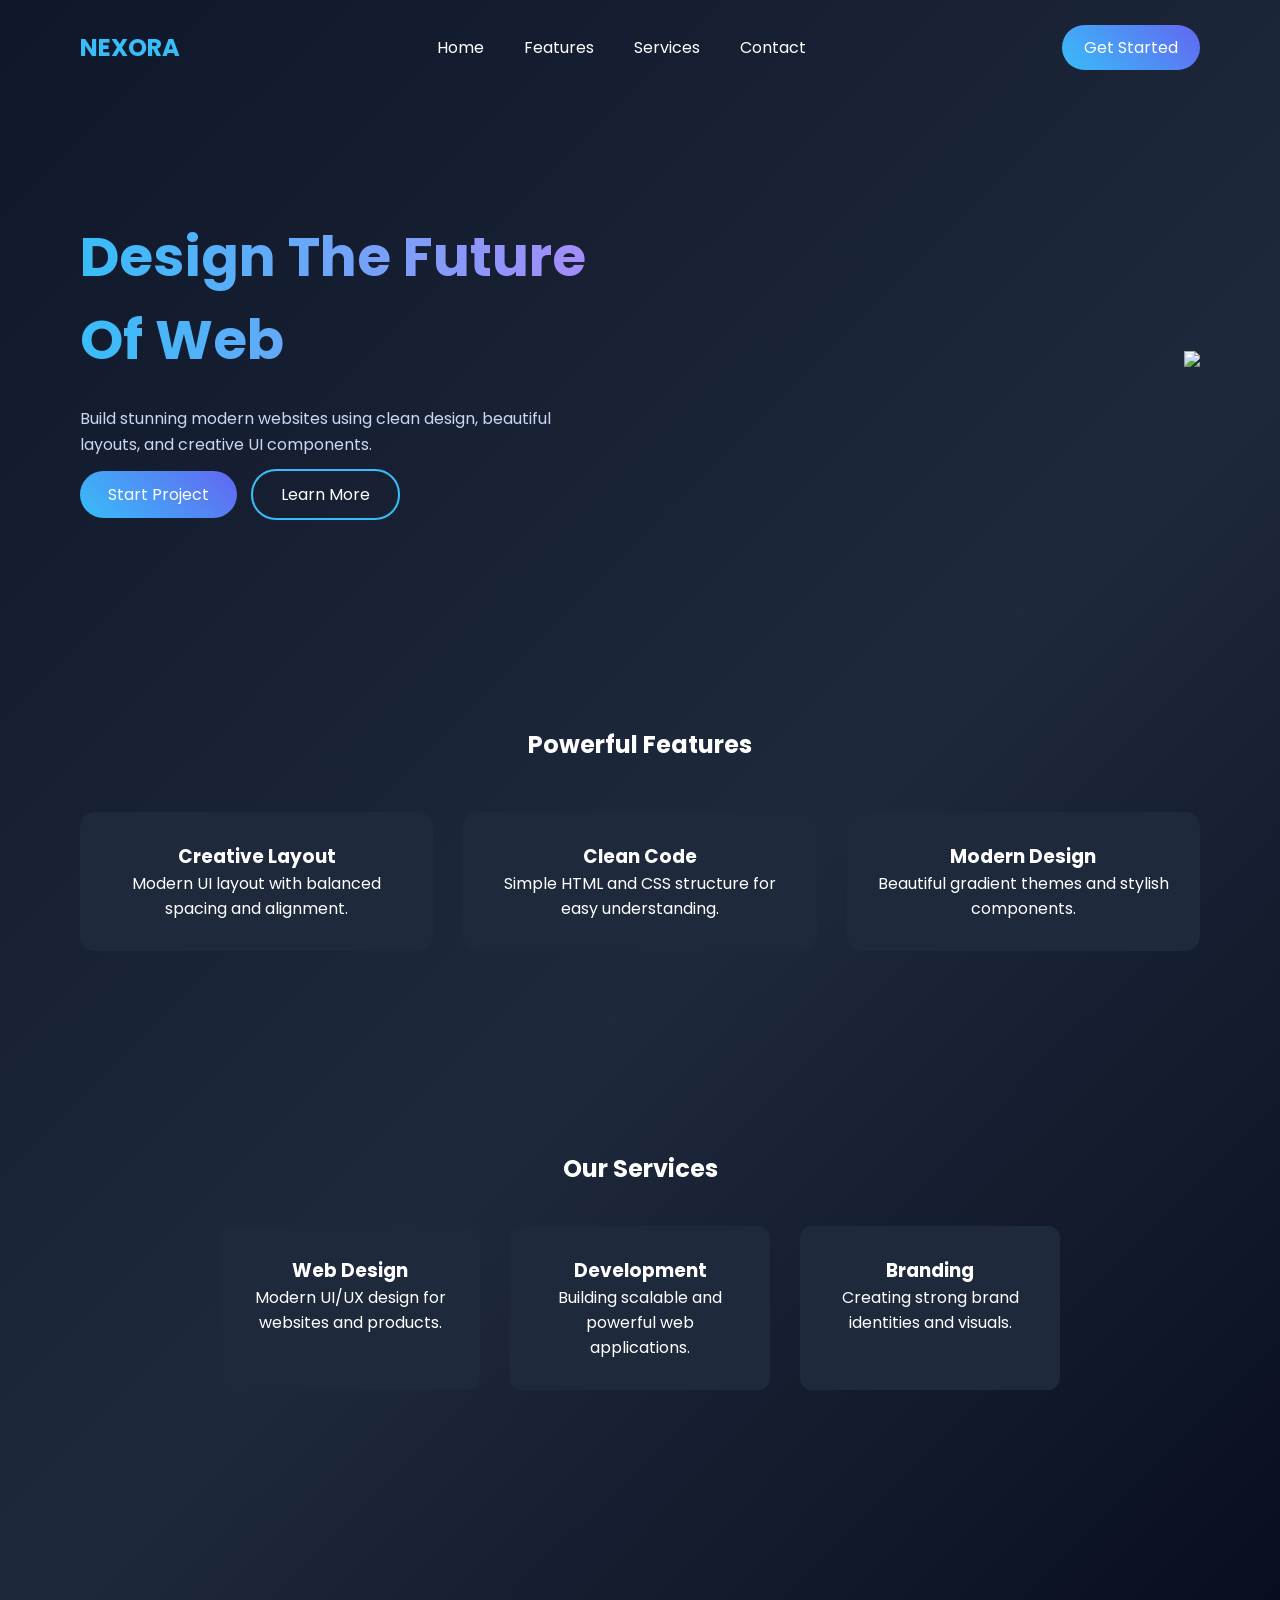
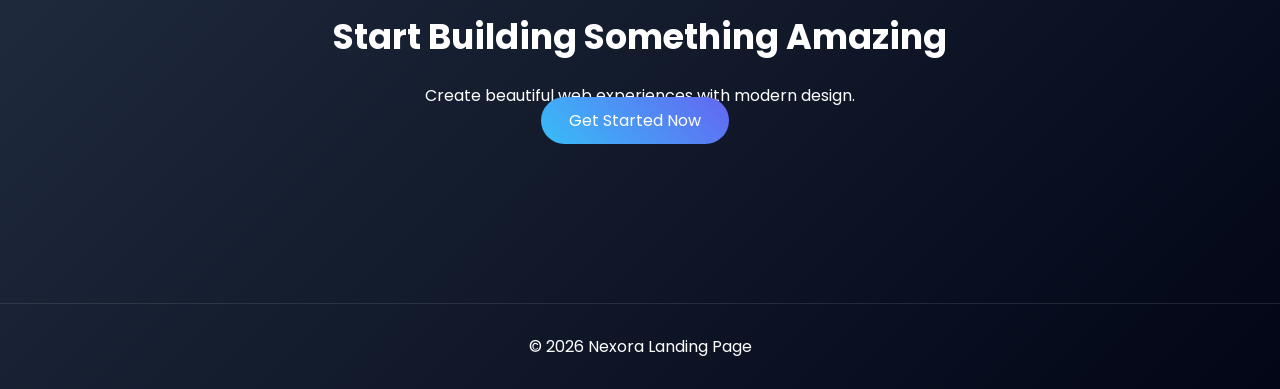
==== LandingPage/index.html @ 682b150e "Initial commit" ====
<!DOCTYPE html>
<html lang="en">

<head>

<meta charset="UTF-8">
<meta name="viewport" content="width=device-width, initial-scale=1.0">

<title>Creative Landing Page</title>

<link rel="stylesheet" href="style.css">

<link href="https://fonts.googleapis.com/css2?family=Poppins:wght@300;400;500;600;700&display=swap" rel="stylesheet">

</head>

<body>

<header>

<nav>

<h2 class="logo">NEXORA</h2>

<ul>
<li><a href="#">Home</a></li>
<li><a href="#">Features</a></li>
<li><a href="#">Services</a></li>
<li><a href="#">Contact</a></li>
</ul>

<a class="nav-btn">Get Started</a>

</nav>

</header>


<section class="hero">

<div class="hero-text">

<h1>Design The Future Of Web</h1>

<p>
Build stunning modern websites using clean design,
beautiful layouts, and creative UI components.
</p>

<div class="hero-buttons">

<a class="primary-btn">Start Project</a>
<a class="secondary-btn">Learn More</a>

</div>

</div>

<div class="hero-image">

<img src="hero.png">

</div>

</section>



<section class="features">

<h2>Powerful Features</h2>

<div class="feature-grid">

<div class="feature-card">

<h3>Creative Layout</h3>

<p>Modern UI layout with balanced spacing and alignment.</p>

</div>

<div class="feature-card">

<h3>Clean Code</h3>

<p>Simple HTML and CSS structure for easy understanding.</p>

</div>

<div class="feature-card">

<h3>Modern Design</h3>

<p>Beautiful gradient themes and stylish components.</p>

</div>

</div>

</section>



<section class="services">

<h2>Our Services</h2>

<div class="service-grid">

<div class="service-box">

<h3>Web Design</h3>
<p>Modern UI/UX design for websites and products.</p>

</div>

<div class="service-box">

<h3>Development</h3>
<p>Building scalable and powerful web applications.</p>

</div>

<div class="service-box">

<h3>Branding</h3>
<p>Creating strong brand identities and visuals.</p>

</div>

</div>

</section>



<section class="cta">

<h2>Start Building Something Amazing</h2>

<p>Create beautiful web experiences with modern design.</p>

<a class="primary-btn">Get Started Now</a>

</section>



<footer>

<p>© 2026 Nexora Landing Page</p>

</footer>

</body>

</html>
---- LandingPage/style.css ----
*{
margin:0;
padding:0;
box-sizing:border-box;
font-family:'Poppins',sans-serif;
}

body{

background:linear-gradient(135deg,#0f172a,#1e293b,#020617);

color:white;

}


/* NAVBAR */

header{

padding:25px 80px;

}

nav{

display:flex;
justify-content:space-between;
align-items:center;

}

.logo{

font-size:24px;
font-weight:700;
color:#38bdf8;

}

nav ul{

display:flex;
list-style:none;

}

nav ul li{

margin:0 20px;

}

nav ul li a{

text-decoration:none;
color:white;
transition:0.3s;

}

nav ul li a:hover{

color:#38bdf8;

}

.nav-btn{

background:linear-gradient(45deg,#38bdf8,#6366f1);
padding:10px 22px;
border-radius:25px;
cursor:pointer;

}


/* HERO */

.hero{

display:flex;
align-items:center;
justify-content:space-between;

padding:120px 80px;

flex-wrap:wrap;

}

.hero-text{

max-width:520px;

}

.hero h1{

font-size:55px;

background:linear-gradient(90deg,#38bdf8,#a78bfa);

-webkit-background-clip:text;

color:transparent;

}

.hero p{

margin:25px 0;
color:#cbd5f5;
line-height:1.6;

}

.hero-buttons{

margin-top:25px;

}

.primary-btn{

background:linear-gradient(45deg,#38bdf8,#6366f1);
padding:12px 28px;
border-radius:25px;
margin-right:10px;
cursor:pointer;

}

.secondary-btn{

border:2px solid #38bdf8;
padding:12px 28px;
border-radius:25px;
cursor:pointer;

}

.hero-image img{

width:420px;

}


/* FEATURES */

.features{

padding:100px 80px;
text-align:center;

}

.feature-grid{

display:grid;

grid-template-columns:repeat(auto-fit,minmax(250px,1fr));

gap:30px;

margin-top:50px;

}

.feature-card{

background:#1e293b;

padding:30px;

border-radius:15px;

transition:0.3s;

}

.feature-card:hover{

transform:translateY(-10px);

background:#334155;

}


/* SERVICES */

.services{

padding:100px 80px;

text-align:center;

}

.service-grid{

display:flex;

justify-content:center;

gap:30px;

flex-wrap:wrap;

margin-top:40px;

}

.service-box{

background:#1e293b;

padding:30px;

width:260px;

border-radius:12px;

transition:0.3s;

}

.service-box:hover{

transform:translateY(-10px);

background:#334155;

}


/* CTA */

.cta{

text-align:center;

padding:120px 20px;

}

.cta h2{

font-size:35px;

margin-bottom:20px;

}


/* FOOTER */

footer{

text-align:center;

padding:30px;

border-top:1px solid rgba(255,255,255,0.1);

margin-top:50px;

}
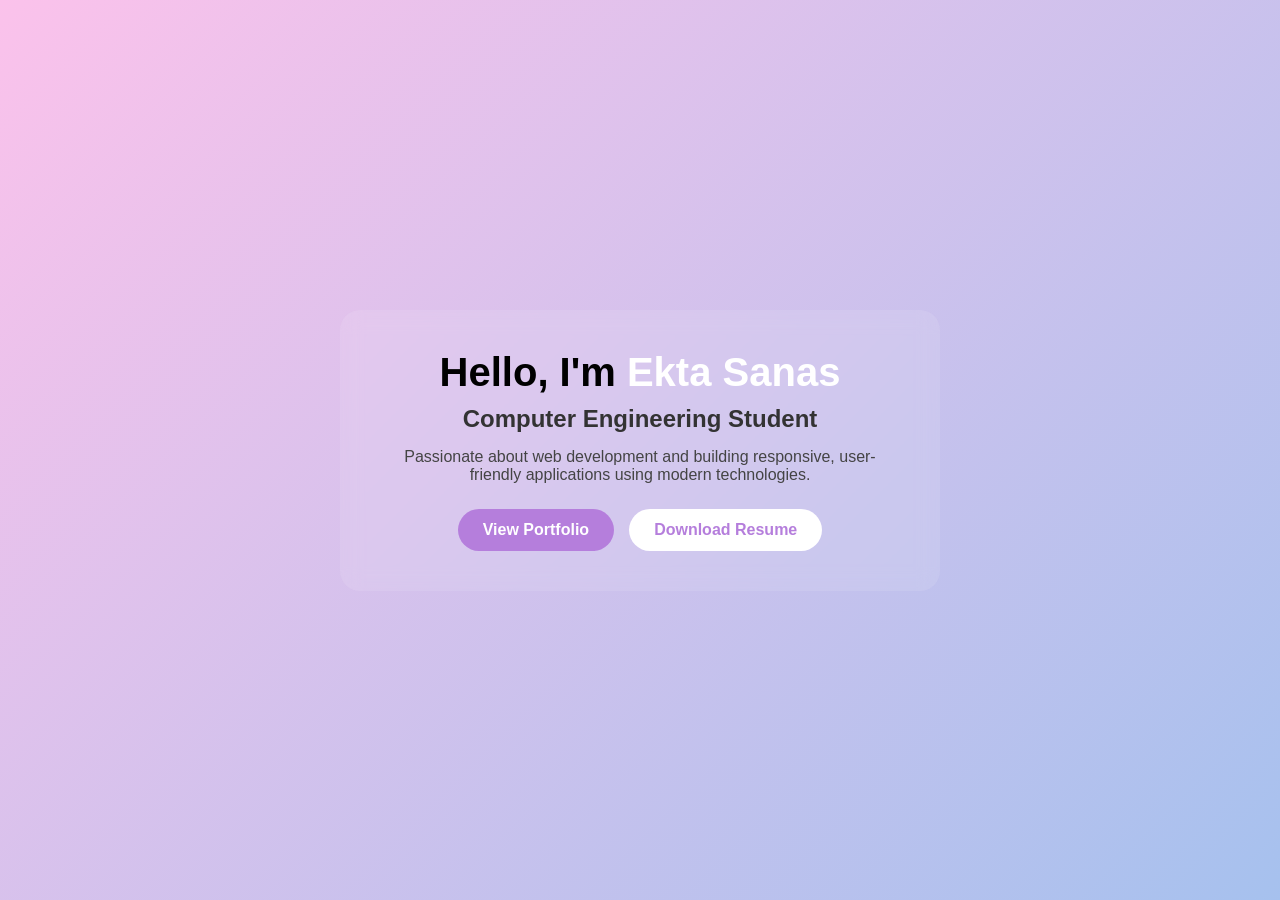
==== commit e1cdbb30: "third commit" ====
--- a/LandingPage/index.html
+++ b/LandingPage/index.html
@@ -1,158 +1,31 @@
 <!DOCTYPE html>
 <html lang="en">
-
 <head>
-
-<meta charset="UTF-8">
-<meta name="viewport" content="width=device-width, initial-scale=1.0">
-
-<title>Creative Landing Page</title>
-
-<link rel="stylesheet" href="style.css">
-
-<link href="https://fonts.googleapis.com/css2?family=Poppins:wght@300;400;500;600;700&display=swap" rel="stylesheet">
-
+  <meta charset="UTF-8">
+  <meta name="viewport" content="width=device-width, initial-scale=1.0">
+  <title>Ekta Sanas | Landing Page</title>
+  <link rel="stylesheet" href="style.css">
 </head>
-
 <body>
 
-<header>
+<section class="landing">
 
-<nav>
+  <div class="content">
+    <h1>Hello, I'm <span>Ekta Sanas</span></h1>
+    <h2>Computer Engineering Student</h2>
 
-<h2 class="logo">NEXORA</h2>
+    <p>
+      Passionate about web development and building responsive,
+      user-friendly applications using modern technologies.
+    </p>
 
-<ul>
-<li><a href="#">Home</a></li>
-<li><a href="#">Features</a></li>
-<li><a href="#">Services</a></li>
-<li><a href="#">Contact</a></li>
-</ul>
-
-<a class="nav-btn">Get Started</a>
-
-</nav>
-
-</header>
-
-
-<section class="hero">
-
-<div class="hero-text">
-
-<h1>Design The Future Of Web</h1>
-
-<p>
-Build stunning modern websites using clean design,
-beautiful layouts, and creative UI components.
-</p>
-
-<div class="hero-buttons">
-
-<a class="primary-btn">Start Project</a>
-<a class="secondary-btn">Learn More</a>
-
-</div>
-
-</div>
-
-<div class="hero-image">
-
-<img src="hero.png">
-
-</div>
+    <div class="buttons">
+      <a href="http://127.0.0.1:5500/portfolio/index.html" class="btn primary">View Portfolio</a>
+      <a href="resume.pdf" class="btn secondary" download>Download Resume</a>
+    </div>
+  </div>
 
 </section>
 
-
-
-<section class="features">
-
-<h2>Powerful Features</h2>
-
-<div class="feature-grid">
-
-<div class="feature-card">
-
-<h3>Creative Layout</h3>
-
-<p>Modern UI layout with balanced spacing and alignment.</p>
-
-</div>
-
-<div class="feature-card">
-
-<h3>Clean Code</h3>
-
-<p>Simple HTML and CSS structure for easy understanding.</p>
-
-</div>
-
-<div class="feature-card">
-
-<h3>Modern Design</h3>
-
-<p>Beautiful gradient themes and stylish components.</p>
-
-</div>
-
-</div>
-
-</section>
-
-
-
-<section class="services">
-
-<h2>Our Services</h2>
-
-<div class="service-grid">
-
-<div class="service-box">
-
-<h3>Web Design</h3>
-<p>Modern UI/UX design for websites and products.</p>
-
-</div>
-
-<div class="service-box">
-
-<h3>Development</h3>
-<p>Building scalable and powerful web applications.</p>
-
-</div>
-
-<div class="service-box">
-
-<h3>Branding</h3>
-<p>Creating strong brand identities and visuals.</p>
-
-</div>
-
-</div>
-
-</section>
-
-
-
-<section class="cta">
-
-<h2>Start Building Something Amazing</h2>
-
-<p>Create beautiful web experiences with modern design.</p>
-
-<a class="primary-btn">Get Started Now</a>
-
-</section>
-
-
-
-<footer>
-
-<p>© 2026 Nexora Landing Page</p>
-
-</footer>
-
 </body>
-
 </html>
--- a/LandingPage/style.css
+++ b/LandingPage/style.css
@@ -1,270 +1,85 @@
-*{
-margin:0;
-padding:0;
-box-sizing:border-box;
-font-family:'Poppins',sans-serif;
+* {
+  margin: 0;
+  padding: 0;
+  box-sizing: border-box;
+  font-family: 'Poppins', sans-serif;
 }
 
-body{
-
-background:linear-gradient(135deg,#0f172a,#1e293b,#020617);
-
-color:white;
-
+body {
+  height: 100vh;
 }
 
-
-/* NAVBAR */
-
-header{
-
-padding:25px 80px;
-
+/* Landing Section */
+.landing {
+  height: 100vh;
+  display: flex;
+  justify-content: center;
+  align-items: center;
+  background: linear-gradient(135deg, #fbc2eb, #a6c1ee);
+  text-align: center;
+  padding: 20px;
 }
 
-nav{
-
-display:flex;
-justify-content:space-between;
-align-items:center;
-
+.content {
+  max-width: 600px;
+  background: rgba(255,255,255,0.1);
+  backdrop-filter: blur(10px);
+  padding: 40px;
+  border-radius: 20px;
 }
 
-.logo{
-
-font-size:24px;
-font-weight:700;
-color:#38bdf8;
-
+h1 {
+  font-size: 2.5rem;
+  margin-bottom: 10px;
 }
 
-nav ul{
-
-display:flex;
-list-style:none;
-
+h1 span {
+  color: white;
 }
 
-nav ul li{
-
-margin:0 20px;
-
+h2 {
+  margin-bottom: 15px;
+  color: #333;
 }
 
-nav ul li a{
-
-text-decoration:none;
-color:white;
-transition:0.3s;
-
+p {
+  margin-bottom: 25px;
+  color: #444;
 }
 
-nav ul li a:hover{
-
-color:#38bdf8;
-
+/* Buttons */
+.buttons {
+  display: flex;
+  justify-content: center;
+  gap: 15px;
+  flex-wrap: wrap;
 }
 
-.nav-btn{
-
-background:linear-gradient(45deg,#38bdf8,#6366f1);
-padding:10px 22px;
-border-radius:25px;
-cursor:pointer;
-
+.btn {
+  padding: 12px 25px;
+  border-radius: 25px;
+  text-decoration: none;
+  font-weight: bold;
+  transition: 0.3s;
 }
 
-
-/* HERO */
-
-.hero{
-
-display:flex;
-align-items:center;
-justify-content:space-between;
-
-padding:120px 80px;
-
-flex-wrap:wrap;
-
+.primary {
+  background: #b57edc;
+  color: white;
 }
 
-.hero-text{
-
-max-width:520px;
-
+.secondary {
+  background: white;
+  color: #b57edc;
 }
 
-.hero h1{
-
-font-size:55px;
-
-background:linear-gradient(90deg,#38bdf8,#a78bfa);
-
--webkit-background-clip:text;
-
-color:transparent;
-
+.btn:hover {
+  transform: scale(1.05);
 }
 
-.hero p{
-
-margin:25px 0;
-color:#cbd5f5;
-line-height:1.6;
-
-}
-
-.hero-buttons{
-
-margin-top:25px;
-
-}
-
-.primary-btn{
-
-background:linear-gradient(45deg,#38bdf8,#6366f1);
-padding:12px 28px;
-border-radius:25px;
-margin-right:10px;
-cursor:pointer;
-
-}
-
-.secondary-btn{
-
-border:2px solid #38bdf8;
-padding:12px 28px;
-border-radius:25px;
-cursor:pointer;
-
-}
-
-.hero-image img{
-
-width:420px;
-
-}
-
-
-/* FEATURES */
-
-.features{
-
-padding:100px 80px;
-text-align:center;
-
-}
-
-.feature-grid{
-
-display:grid;
-
-grid-template-columns:repeat(auto-fit,minmax(250px,1fr));
-
-gap:30px;
-
-margin-top:50px;
-
-}
-
-.feature-card{
-
-background:#1e293b;
-
-padding:30px;
-
-border-radius:15px;
-
-transition:0.3s;
-
-}
-
-.feature-card:hover{
-
-transform:translateY(-10px);
-
-background:#334155;
-
-}
-
-
-/* SERVICES */
-
-.services{
-
-padding:100px 80px;
-
-text-align:center;
-
-}
-
-.service-grid{
-
-display:flex;
-
-justify-content:center;
-
-gap:30px;
-
-flex-wrap:wrap;
-
-margin-top:40px;
-
-}
-
-.service-box{
-
-background:#1e293b;
-
-padding:30px;
-
-width:260px;
-
-border-radius:12px;
-
-transition:0.3s;
-
-}
-
-.service-box:hover{
-
-transform:translateY(-10px);
-
-background:#334155;
-
-}
-
-
-/* CTA */
-
-.cta{
-
-text-align:center;
-
-padding:120px 20px;
-
-}
-
-.cta h2{
-
-font-size:35px;
-
-margin-bottom:20px;
-
-}
-
-
-/* FOOTER */
-
-footer{
-
-text-align:center;
-
-padding:30px;
-
-border-top:1px solid rgba(255,255,255,0.1);
-
-margin-top:50px;
-
+/* Responsive */
+@media (max-width: 600px) {
+  h1 {
+    font-size: 2rem;
+  }
 }
